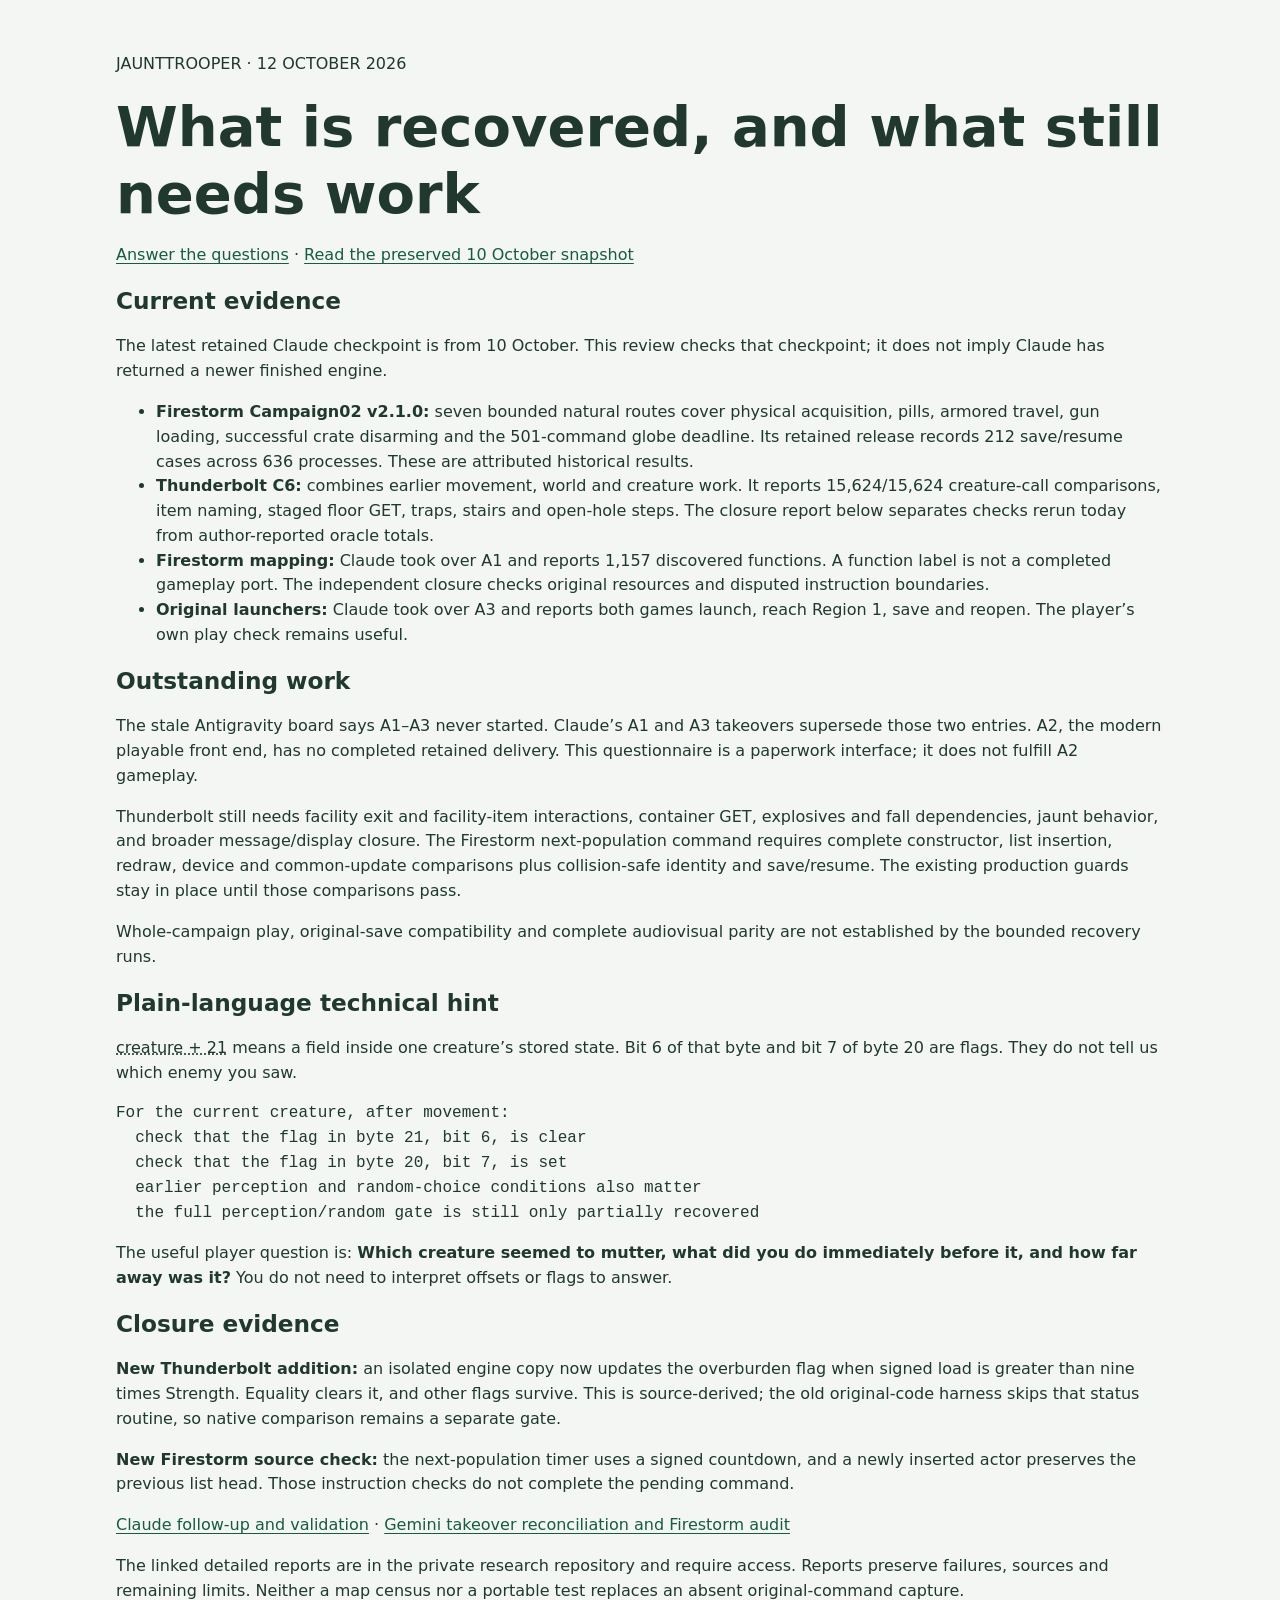
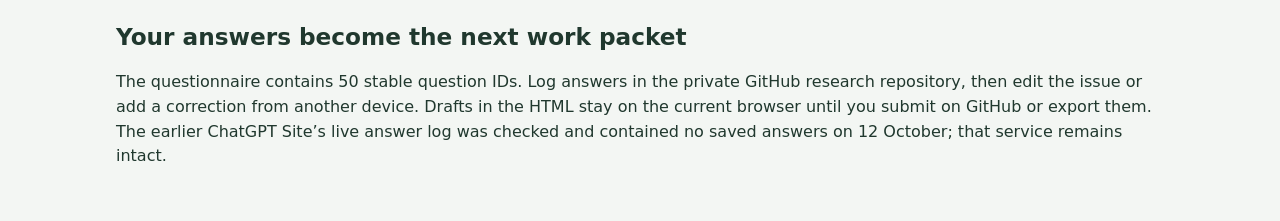
==== closure.html @ c813a78f "Publish questionnaire with private GitHub answer logging" ====
<!doctype html><html lang="en"><meta charset="utf-8"><meta name="viewport" content="width=device-width,initial-scale=1"><title>12 October recovery review · JauntTrooper</title><link rel="stylesheet" href="questionnaire.css"><main><header><p>JAUNTTROOPER · 12 OCTOBER 2026</p><h1>What is recovered, and what still needs work</h1><p><a href="index.html">Answer the questions</a> · <a href="recap.html">Read the preserved 10 October snapshot</a></p></header>
<section><h2>Current evidence</h2><p>The latest retained Claude checkpoint is from 10 October. This review checks that checkpoint; it does not imply Claude has returned a newer finished engine.</p><ul><li><strong>Firestorm Campaign02 v2.1.0:</strong> seven bounded natural routes cover physical acquisition, pills, armored travel, gun loading, successful crate disarming and the 501-command globe deadline. Its retained release records 212 save/resume cases across 636 processes. These are attributed historical results.</li><li><strong>Thunderbolt C6:</strong> combines earlier movement, world and creature work. It reports 15,624/15,624 creature-call comparisons, item naming, staged floor GET, traps, stairs and open-hole steps. The closure report below separates checks rerun today from author-reported oracle totals.</li><li><strong>Firestorm mapping:</strong> Claude took over A1 and reports 1,157 discovered functions. A function label is not a completed gameplay port. The independent closure checks original resources and disputed instruction boundaries.</li><li><strong>Original launchers:</strong> Claude took over A3 and reports both games launch, reach Region 1, save and reopen. The player’s own play check remains useful.</li></ul></section>
<section><h2>Outstanding work</h2><p>The stale Antigravity board says A1–A3 never started. Claude’s A1 and A3 takeovers supersede those two entries. A2, the modern playable front end, has no completed retained delivery. This questionnaire is a paperwork interface; it does not fulfill A2 gameplay.</p><p>Thunderbolt still needs facility exit and facility-item interactions, container GET, explosives and fall dependencies, jaunt behavior, and broader message/display closure. The Firestorm next-population command requires complete constructor, list insertion, redraw, device and common-update comparisons plus collision-safe identity and save/resume. The existing production guards stay in place until those comparisons pass.</p><p>Whole-campaign play, original-save compatibility and complete audiovisual parity are not established by the bounded recovery runs.</p></section>
<section><h2>Plain-language technical hint</h2><p><abbr title="Byte offset 21 inside the current creature record, not creature number 21 or a species.">creature + 21</abbr> means a field inside one creature’s stored state. Bit 6 of that byte and bit 7 of byte 20 are flags. They do not tell us which enemy you saw.</p><pre>For the current creature, after movement:
  check that the flag in byte 21, bit 6, is clear
  check that the flag in byte 20, bit 7, is set
  earlier perception and random-choice conditions also matter
  the full perception/random gate is still only partially recovered</pre><p>The useful player question is: <strong>Which creature seemed to mutter, what did you do immediately before it, and how far away was it?</strong> You do not need to interpret offsets or flags to answer.</p></section>
<section><h2>Closure evidence</h2><p><strong>New Thunderbolt addition:</strong> an isolated engine copy now updates the overburden flag when signed load is greater than nine times Strength. Equality clears it, and other flags survive. This is source-derived; the old original-code harness skips that status routine, so native comparison remains a separate gate.</p><p><strong>New Firestorm source check:</strong> the next-population timer uses a signed countdown, and a newly inserted actor preserves the previous list head. Those instruction checks do not complete the pending command.</p><p><a href="https://github.com/benjibrucker/mbbolt-firestorm-research/blob/agent/chatgpt/questionnaire-handoff-refresh/notebook/closure/claude/REPORT.md">Claude follow-up and validation</a> · <a href="https://github.com/benjibrucker/mbbolt-firestorm-research/blob/agent/chatgpt/questionnaire-handoff-refresh/notebook/closure/gemini/REPORT.md">Gemini takeover reconciliation and Firestorm audit</a></p><p>The linked detailed reports are in the private research repository and require access. Reports preserve failures, sources and remaining limits. Neither a map census nor a portable test replaces an absent original-command capture.</p></section>
<section><h2>Your answers become the next work packet</h2><p>The questionnaire contains 50 stable question IDs. Log answers in the private GitHub research repository, then edit the issue or add a correction from another device. Drafts in the HTML stay on the current browser until you submit on GitHub or export them. The earlier ChatGPT Site’s live answer log was checked and contained no saved answers on 12 October; that service remains intact.</p></section></main></html>
---- questionnaire.css ----
:root{font-family:system-ui,-apple-system,Segoe UI,sans-serif;color:#20382e;background:#f3f6f3;font-size:16px;line-height:1.55}*{box-sizing:border-box}body{margin:0}main{max-width:1120px;margin:auto;padding:clamp(16px,3vw,36px)}h1,h2{line-height:1.2}h1{font-size:clamp(2rem,4.5vw,3.5rem);margin:.2em 0}h2{font-size:1.45rem}a{color:#165b43;text-underline-offset:3px}a:focus-visible,button:focus-visible,select:focus-visible,textarea:focus-visible,summary:focus-visible,.import-label:focus-visible{outline:3px solid #ba6b18;outline-offset:3px}.masthead{padding:20px 0 28px}.masthead>p:not(.eyebrow){max-width:700px}.eyebrow{font-size:.78rem;font-weight:750;letter-spacing:.11em;text-transform:uppercase;color:#517465}.intro,.picker,.question-card,.transfer{background:white;border:1px solid #d6e2da;border-radius:14px;box-shadow:0 3px 16px #153c2610}.intro,.transfer{padding:clamp(18px,3vw,28px);margin-bottom:18px}.intro h2,.transfer h2{margin-top:0}.small{font-size:.89rem;color:#52695e}.workspace{display:grid;grid-template-columns:minmax(220px,280px) minmax(0,1fr);gap:18px;margin:18px 0}.picker,.question-card{padding:clamp(18px,3vw,28px)}.picker{align-self:start;position:sticky;top:16px}.picker label,.question-card label{display:block;font-weight:700;margin:16px 0 7px}.picker label:first-child{margin-top:0}select,textarea,button,.import-label{font:inherit}select,textarea{width:100%;border:1px solid #a3b9ac;border-radius:7px;background:#fff;color:#20382e;padding:10px}textarea{min-height:170px;resize:vertical;line-height:1.5}.prompt{font-size:1.12rem;line-height:1.65}.question-card h2{margin-top:6px}.hint{margin:18px 0;border:1px solid #d6e2da;border-radius:8px;padding:12px 16px;background:#f8faf8}.hint summary{cursor:pointer;color:#165b43;font-weight:650}.hint p:last-child{margin-bottom:0}.hint pre{white-space:pre-wrap;background:#edf2ee;padding:14px;border-radius:6px;overflow:auto;font-size:.88rem}.picture-note{background:#f7f1df;border-left:4px solid #a67816;padding:12px 15px}.picture-note[hidden],.hint[hidden]{display:none}.actions{display:flex;gap:10px;flex-wrap:wrap;align-items:center;margin-top:16px}button,.import-label{border:1px solid #9cb8a7;background:#fff;color:#164c38;border-radius:7px;padding:10px 14px;cursor:pointer;font-weight:650}button:hover,.import-label:hover{background:#edf5ef}button.primary{background:#176244;color:white;border-color:#176244}button.primary:hover{background:#0e4e35}button:disabled{opacity:.5;cursor:default}.navigation{border-top:1px solid #e2eae4;padding-top:16px}.import-label{display:inline-block;margin:0!important}#import{max-width:100%;font:inherit}#find-log{font-size:.94rem}.transfer{margin-top:18px}@media(max-width:700px){.workspace{display:block}.picker{position:static;margin-bottom:18px}.actions{align-items:stretch}.actions>*{max-width:100%}.question-card{overflow-wrap:anywhere}}
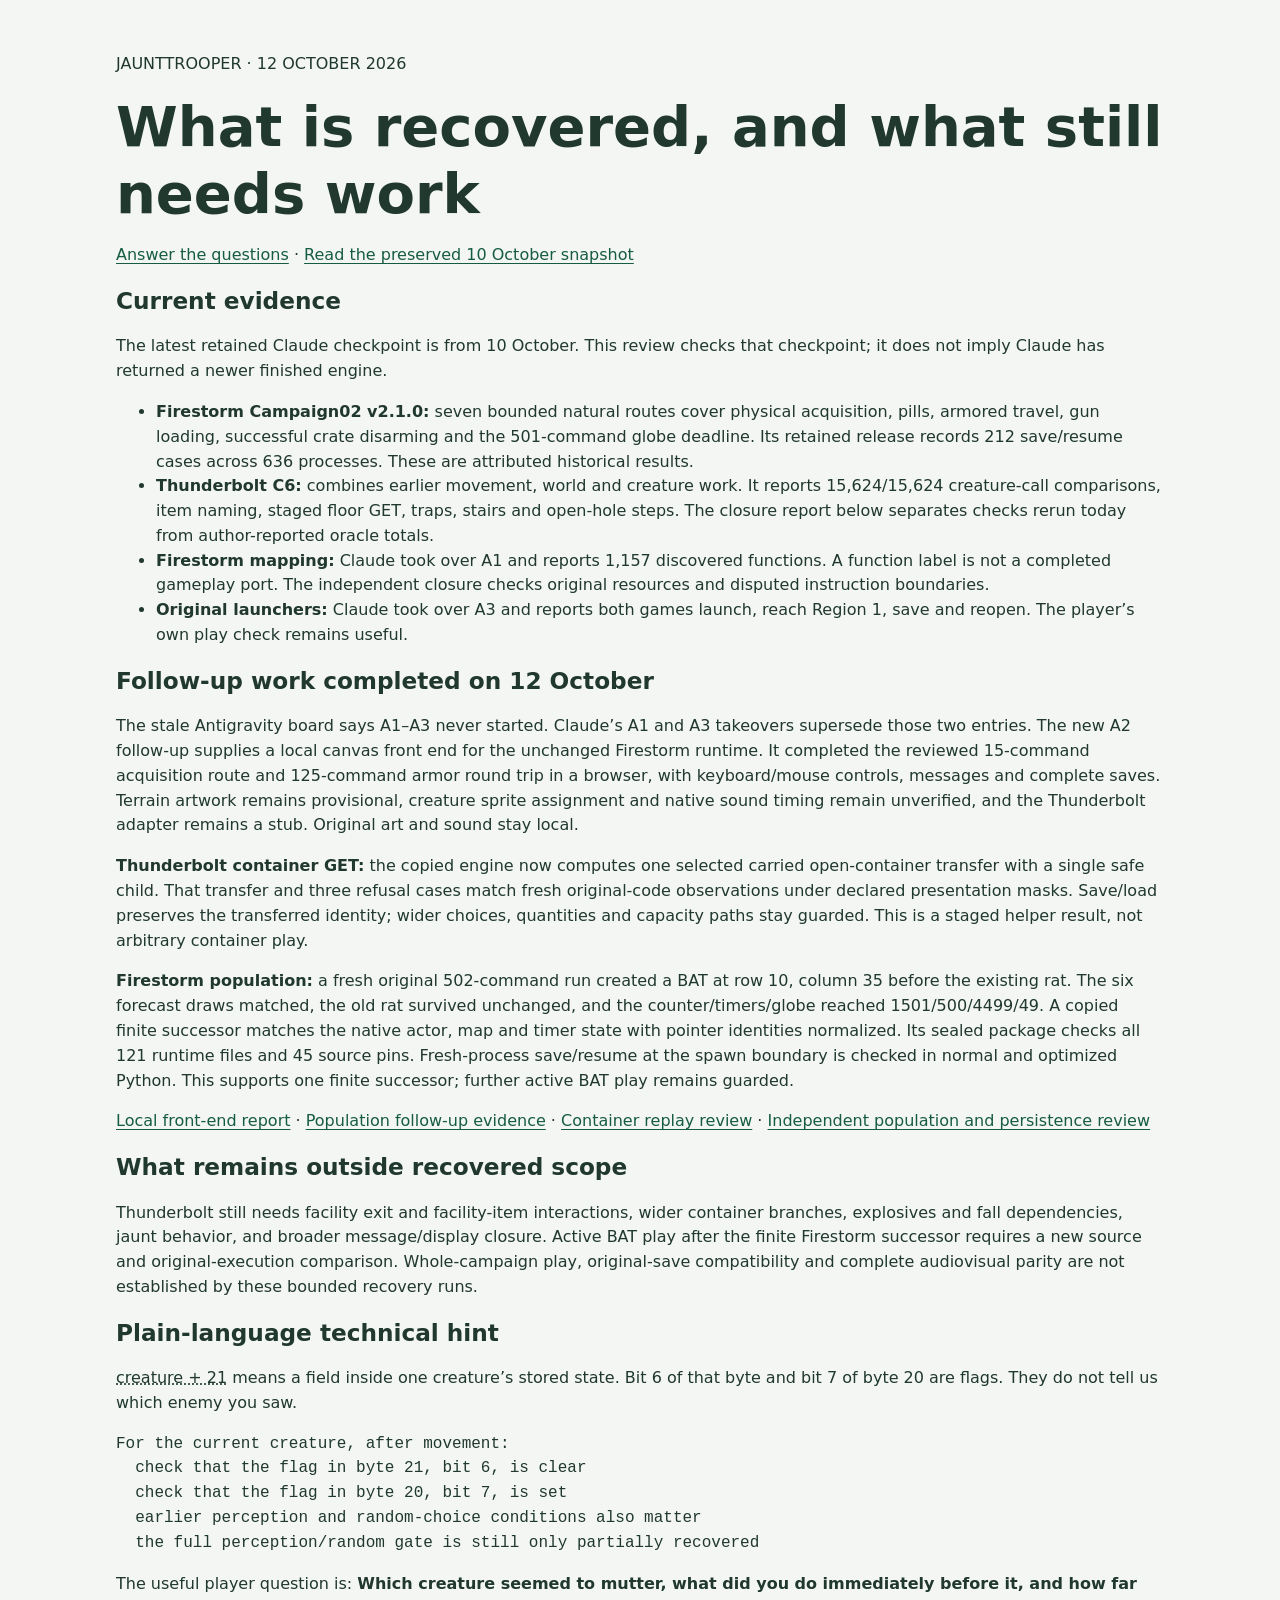
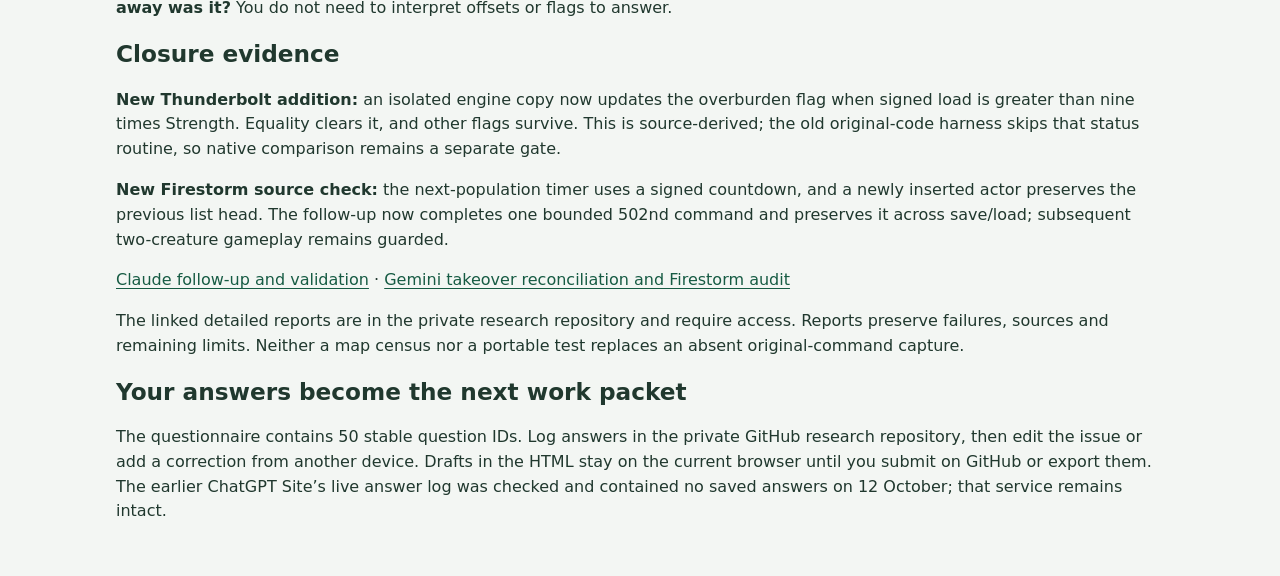
==== commit 71637d79: "Update field questions with verified recovery results" ====
--- a/closure.html
+++ b/closure.html
@@ -1,10 +1,11 @@
 <!doctype html><html lang="en"><meta charset="utf-8"><meta name="viewport" content="width=device-width,initial-scale=1"><title>12 October recovery review · JauntTrooper</title><link rel="stylesheet" href="questionnaire.css"><main><header><p>JAUNTTROOPER · 12 OCTOBER 2026</p><h1>What is recovered, and what still needs work</h1><p><a href="index.html">Answer the questions</a> · <a href="recap.html">Read the preserved 10 October snapshot</a></p></header>
 <section><h2>Current evidence</h2><p>The latest retained Claude checkpoint is from 10 October. This review checks that checkpoint; it does not imply Claude has returned a newer finished engine.</p><ul><li><strong>Firestorm Campaign02 v2.1.0:</strong> seven bounded natural routes cover physical acquisition, pills, armored travel, gun loading, successful crate disarming and the 501-command globe deadline. Its retained release records 212 save/resume cases across 636 processes. These are attributed historical results.</li><li><strong>Thunderbolt C6:</strong> combines earlier movement, world and creature work. It reports 15,624/15,624 creature-call comparisons, item naming, staged floor GET, traps, stairs and open-hole steps. The closure report below separates checks rerun today from author-reported oracle totals.</li><li><strong>Firestorm mapping:</strong> Claude took over A1 and reports 1,157 discovered functions. A function label is not a completed gameplay port. The independent closure checks original resources and disputed instruction boundaries.</li><li><strong>Original launchers:</strong> Claude took over A3 and reports both games launch, reach Region 1, save and reopen. The player’s own play check remains useful.</li></ul></section>
-<section><h2>Outstanding work</h2><p>The stale Antigravity board says A1–A3 never started. Claude’s A1 and A3 takeovers supersede those two entries. A2, the modern playable front end, has no completed retained delivery. This questionnaire is a paperwork interface; it does not fulfill A2 gameplay.</p><p>Thunderbolt still needs facility exit and facility-item interactions, container GET, explosives and fall dependencies, jaunt behavior, and broader message/display closure. The Firestorm next-population command requires complete constructor, list insertion, redraw, device and common-update comparisons plus collision-safe identity and save/resume. The existing production guards stay in place until those comparisons pass.</p><p>Whole-campaign play, original-save compatibility and complete audiovisual parity are not established by the bounded recovery runs.</p></section>
+<section><h2>Follow-up work completed on 12 October</h2><p>The stale Antigravity board says A1–A3 never started. Claude’s A1 and A3 takeovers supersede those two entries. The new A2 follow-up supplies a local canvas front end for the unchanged Firestorm runtime. It completed the reviewed 15-command acquisition route and 125-command armor round trip in a browser, with keyboard/mouse controls, messages and complete saves. Terrain artwork remains provisional, creature sprite assignment and native sound timing remain unverified, and the Thunderbolt adapter remains a stub. Original art and sound stay local.</p><p><strong>Thunderbolt container GET:</strong> the copied engine now computes one selected carried open-container transfer with a single safe child. That transfer and three refusal cases match fresh original-code observations under declared presentation masks. Save/load preserves the transferred identity; wider choices, quantities and capacity paths stay guarded. This is a staged helper result, not arbitrary container play.</p><p><strong>Firestorm population:</strong> a fresh original 502-command run created a BAT at row 10, column 35 before the existing rat. The six forecast draws matched, the old rat survived unchanged, and the counter/timers/globe reached 1501/500/4499/49. A copied finite successor matches the native actor, map and timer state with pointer identities normalized. Its sealed package checks all 121 runtime files and 45 source pins. Fresh-process save/resume at the spawn boundary is checked in normal and optimized Python. This supports one finite successor; further active BAT play remains guarded.</p><p><a href="https://github.com/benjibrucker/mbbolt-firestorm-research/blob/agent/chatgpt/questionnaire-handoff-refresh/notebook/closure/front-end/REPORT.md">Local front-end report</a> · <a href="https://github.com/benjibrucker/mbbolt-firestorm-research/blob/agent/chatgpt/questionnaire-handoff-refresh/notebook/closure/gemini/f05/REPORT.md">Population follow-up evidence</a> · <a href="https://github.com/benjibrucker/mbbolt-firestorm-research/blob/agent/chatgpt/questionnaire-handoff-refresh/notebook/closure/review/CONTAINER-REVIEW.md">Container replay review</a> · <a href="https://github.com/benjibrucker/mbbolt-firestorm-research/blob/agent/chatgpt/questionnaire-handoff-refresh/notebook/closure/review/f05/REPORT.md">Independent population and persistence review</a></p></section>
+<section><h2>What remains outside recovered scope</h2><p>Thunderbolt still needs facility exit and facility-item interactions, wider container branches, explosives and fall dependencies, jaunt behavior, and broader message/display closure. Active BAT play after the finite Firestorm successor requires a new source and original-execution comparison. Whole-campaign play, original-save compatibility and complete audiovisual parity are not established by these bounded recovery runs.</p></section>
 <section><h2>Plain-language technical hint</h2><p><abbr title="Byte offset 21 inside the current creature record, not creature number 21 or a species.">creature + 21</abbr> means a field inside one creature’s stored state. Bit 6 of that byte and bit 7 of byte 20 are flags. They do not tell us which enemy you saw.</p><pre>For the current creature, after movement:
   check that the flag in byte 21, bit 6, is clear
   check that the flag in byte 20, bit 7, is set
   earlier perception and random-choice conditions also matter
   the full perception/random gate is still only partially recovered</pre><p>The useful player question is: <strong>Which creature seemed to mutter, what did you do immediately before it, and how far away was it?</strong> You do not need to interpret offsets or flags to answer.</p></section>
-<section><h2>Closure evidence</h2><p><strong>New Thunderbolt addition:</strong> an isolated engine copy now updates the overburden flag when signed load is greater than nine times Strength. Equality clears it, and other flags survive. This is source-derived; the old original-code harness skips that status routine, so native comparison remains a separate gate.</p><p><strong>New Firestorm source check:</strong> the next-population timer uses a signed countdown, and a newly inserted actor preserves the previous list head. Those instruction checks do not complete the pending command.</p><p><a href="https://github.com/benjibrucker/mbbolt-firestorm-research/blob/agent/chatgpt/questionnaire-handoff-refresh/notebook/closure/claude/REPORT.md">Claude follow-up and validation</a> · <a href="https://github.com/benjibrucker/mbbolt-firestorm-research/blob/agent/chatgpt/questionnaire-handoff-refresh/notebook/closure/gemini/REPORT.md">Gemini takeover reconciliation and Firestorm audit</a></p><p>The linked detailed reports are in the private research repository and require access. Reports preserve failures, sources and remaining limits. Neither a map census nor a portable test replaces an absent original-command capture.</p></section>
+<section><h2>Closure evidence</h2><p><strong>New Thunderbolt addition:</strong> an isolated engine copy now updates the overburden flag when signed load is greater than nine times Strength. Equality clears it, and other flags survive. This is source-derived; the old original-code harness skips that status routine, so native comparison remains a separate gate.</p><p><strong>New Firestorm source check:</strong> the next-population timer uses a signed countdown, and a newly inserted actor preserves the previous list head. The follow-up now completes one bounded 502nd command and preserves it across save/load; subsequent two-creature gameplay remains guarded.</p><p><a href="https://github.com/benjibrucker/mbbolt-firestorm-research/blob/agent/chatgpt/questionnaire-handoff-refresh/notebook/closure/claude/REPORT.md">Claude follow-up and validation</a> · <a href="https://github.com/benjibrucker/mbbolt-firestorm-research/blob/agent/chatgpt/questionnaire-handoff-refresh/notebook/closure/gemini/REPORT.md">Gemini takeover reconciliation and Firestorm audit</a></p><p>The linked detailed reports are in the private research repository and require access. Reports preserve failures, sources and remaining limits. Neither a map census nor a portable test replaces an absent original-command capture.</p></section>
 <section><h2>Your answers become the next work packet</h2><p>The questionnaire contains 50 stable question IDs. Log answers in the private GitHub research repository, then edit the issue or add a correction from another device. Drafts in the HTML stay on the current browser until you submit on GitHub or export them. The earlier ChatGPT Site’s live answer log was checked and contained no saved answers on 12 October; that service remains intact.</p></section></main></html>
